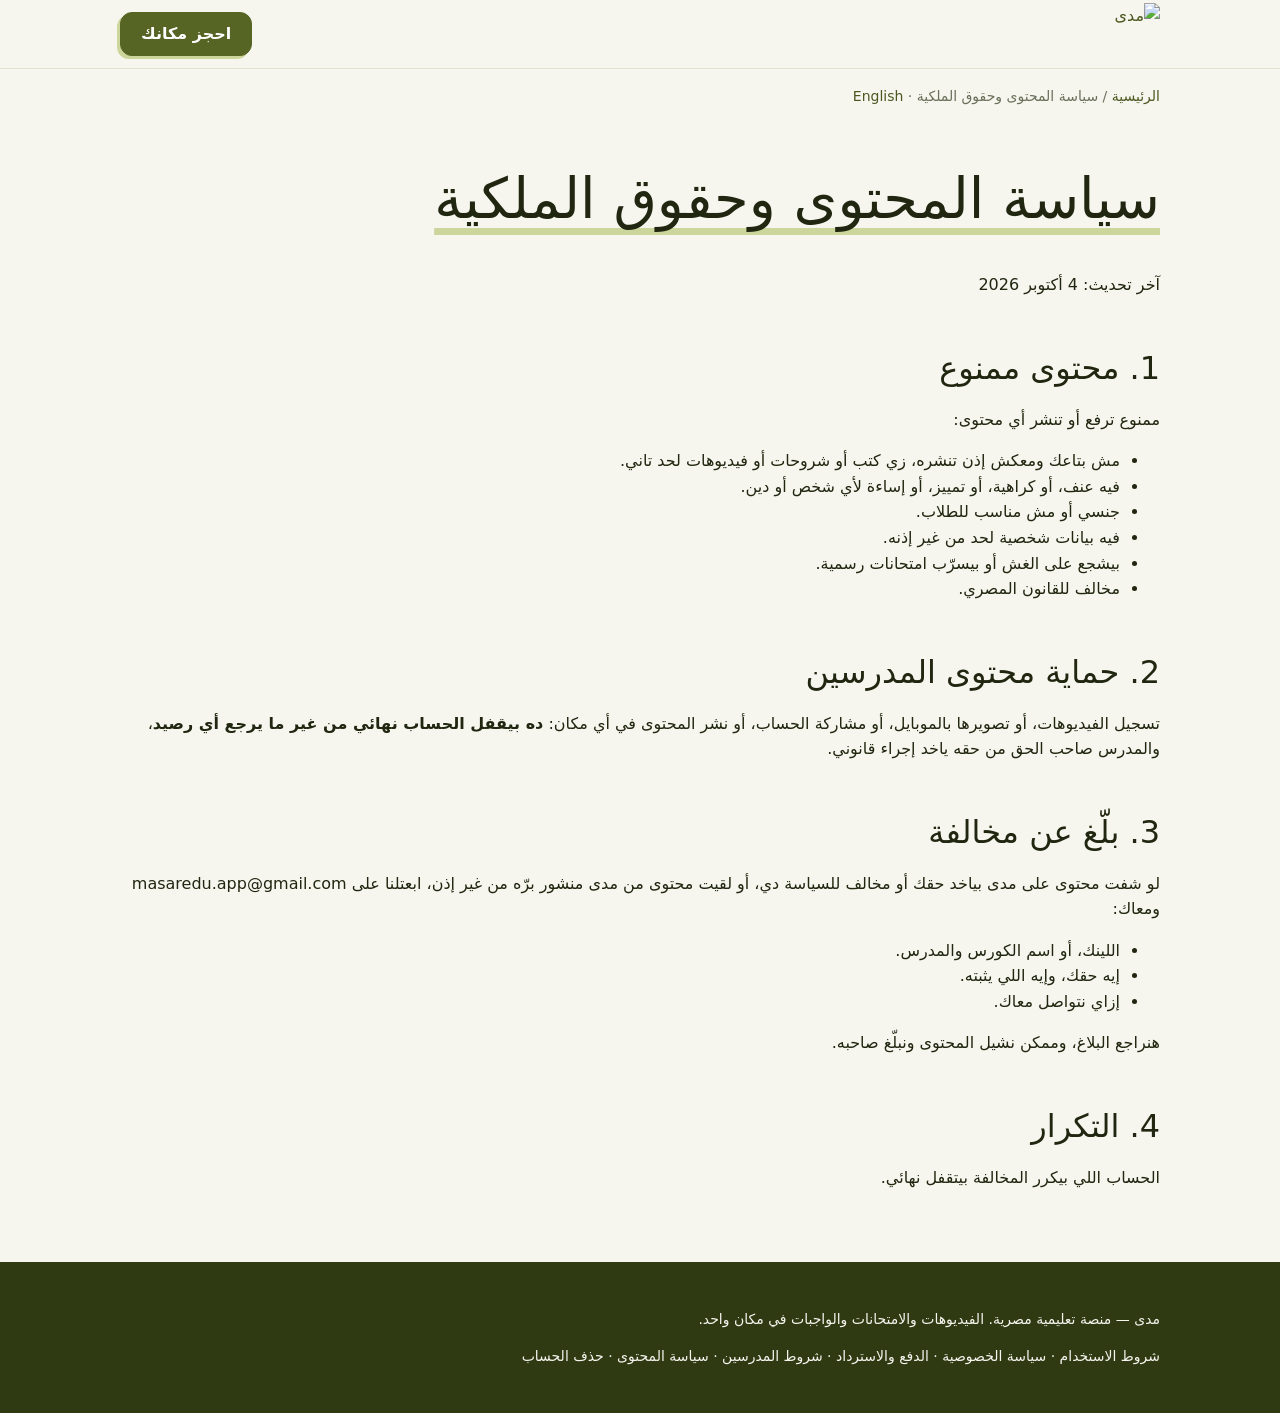
==== content-policy/index.html @ 9af63c5d "Publish the landing (mada-project f8f36c1f)" ====
<!DOCTYPE html>
<html lang="ar" dir="rtl">
<head>
  <meta charset="UTF-8">
  <meta name="viewport" content="width=device-width, initial-scale=1">
  <title>سياسة المحتوى وحقوق الملكية — مدى</title>
  <meta name="description" content="سياسة المحتوى وحقوق الملكية.">
  <link rel="canonical" href="https://kareemhekal.github.io/mada-landing/content-policy">
  <meta name="theme-color" content="#2F3A12">
  <meta name="robots" content="index, follow, max-image-preview:large">

  <link rel="alternate" hreflang="ar" href="https://kareemhekal.github.io/mada-landing/content-policy">
  <link rel="alternate" hreflang="en" href="https://kareemhekal.github.io/mada-landing/en/content-policy">
  <link rel="alternate" hreflang="x-default" href="https://kareemhekal.github.io/mada-landing/content-policy">

  <meta property="og:type" content="article">
  <meta property="og:site_name" content="مدى">
  <meta property="og:locale" content="ar_EG">
  <meta property="og:title" content="سياسة المحتوى وحقوق الملكية — مدى">
  <meta property="og:description" content="سياسة المحتوى وحقوق الملكية.">
  <meta property="og:url" content="https://kareemhekal.github.io/mada-landing/content-policy">
  <meta property="og:image" content="https://kareemhekal.github.io/mada-landing/og-image.png">
  <meta name="twitter:card" content="summary_large_image">
  <meta name="twitter:title" content="سياسة المحتوى وحقوق الملكية — مدى">
  <meta name="twitter:description" content="سياسة المحتوى وحقوق الملكية.">
  <meta name="twitter:image" content="https://kareemhekal.github.io/mada-landing/og-image.png">

  <link rel="icon" type="image/png" href="/mada-landing/favicon.png">
  <link rel="preload" href="/mada-landing/fonts/BalooBhaijaan2-Variable.woff2" as="font" type="font/woff2" crossorigin>
  <link rel="preload" href="/mada-landing/fonts/MadaTag-Regular.woff2" as="font" type="font/woff2" crossorigin>

  <!-- Inlined: one stylesheet this small costs more as a request than as bytes,
       and render-blocking CSS is what Core Web Vitals punishes.
       Tokens: the Mada design system v3 (olive + white, olive lines, the
       hard light-olive drop; Mada Tag for titles, Baloo Bhaijaan 2 for text). -->
  <style>
    @font-face { font-family: 'Mada Tag'; src: url('/mada-landing/fonts/MadaTag-Regular.woff2') format('woff2'); font-display: swap; }
    @font-face { font-family: 'Baloo Bhaijaan 2'; src: url('/mada-landing/fonts/BalooBhaijaan2-Variable.woff2') format('woff2'); font-weight: 400 800; font-display: swap; }
    :root {
      --paper: #F6F6EF; --surface: #FFFFFF; --sunken: #EEEFE3; --inverse: #2F3A12;
      --line: #E1E3D2; --stroke: #566424; --ink: #20260F; --ink-2: #50573D;
      --ink-3: #6A705A; --ink-inverse: #F5F4EE; --olive: #566424; --olive-strong: #434E1B;
      --olive-ink: #4C5820; --olive-tint: #E8ECD5; --on-olive: #FFFFFF; --drop: #CBD59C;
      --focus: #4C5820;
      --tag: 'Mada Tag', 'Baloo Bhaijaan 2', system-ui, sans-serif;
      --body: 'Baloo Bhaijaan 2', system-ui, -apple-system, sans-serif;
    }
    @media (prefers-color-scheme: dark) {
      :root {
        --paper: #151910; --surface: #1C2116; --sunken: #181C12; --inverse: #E8ECD5;
        --line: #2B3220; --stroke: #9FB05A; --ink: #F1F3E6; --ink-2: #B7BEA2;
        --ink-3: #8F977C; --ink-inverse: #20260F; --olive: #B3C46A; --olive-strong: #C9D88A;
        --olive-ink: #C2D27C; --olive-tint: #283018; --on-olive: #151910; --drop: #3A4520;
        --focus: #C2D27C;
      }
    }
    * { box-sizing: border-box; }
    body {
      margin: 0; background: var(--paper); color: var(--ink);
      font-family: var(--body); font-size: 16px; line-height: 1.6;
      -webkit-font-smoothing: antialiased;
    }
    a { color: var(--olive-ink); text-decoration: none; }
    a:hover { text-decoration: underline; text-decoration-color: var(--drop); text-decoration-thickness: 3px; }
    a:focus-visible { outline: 2px solid var(--focus); outline-offset: 3px; border-radius: 6px; }
    .wrap { max-width: 1080px; margin: 0 auto; padding: 0 20px; }
    header.site {
      background: var(--paper); border-bottom: 1.5px solid var(--line);
      position: sticky; top: 0; z-index: 10;
    }
    header.site .wrap {
      display: flex; align-items: center; gap: 20px;
      min-height: 68px; flex-wrap: wrap;
    }
    header.site nav a { color: var(--ink-2); font-weight: 600; }
    .brand { display: inline-flex; align-items: center; }
    .brand img { display: block; width: 120px; height: auto; }
    .grow { flex: 1; }
    .btn {
      display: inline-flex; align-items: center; justify-content: center; min-height: 44px;
      padding: 0 20px; border-radius: 12px; border: 1.5px solid var(--stroke);
      background: var(--olive); color: var(--on-olive); font-weight: 600;
      box-shadow: 3px 3px 0 var(--drop);
      transition: transform .12s ease-out, box-shadow .12s ease-out, background-color .12s;
    }
    [dir="rtl"] .btn { box-shadow: -3px 3px 0 var(--drop); }
    .btn:hover { background: var(--olive-strong); text-decoration: none; }
    .btn:active { transform: translate(3px, 3px); box-shadow: none; }
    [dir="rtl"] .btn:active { transform: translate(-3px, 3px); }
    .btn.ghost { background: var(--surface); color: var(--ink); }
    .btn + .btn { margin-inline-start: 12px; }
    .btn.ghost:hover { background: var(--olive-tint); }
    h1, h2 { font-family: var(--tag); font-weight: 400; letter-spacing: 0; }
    h1 { font-size: clamp(36px, 6.5vw, 56px); line-height: 1.3; margin: 0 0 12px; }
    h2 { font-size: clamp(24px, 3.6vw, 32px); line-height: 1.4; margin: 48px 0 12px; }
    h3 { font-size: 17px; line-height: 1.5; margin: 0 0 4px; font-weight: 700; }
    p.lede { font-size: 18px; line-height: 1.65; color: var(--ink-2); max-width: 62ch; }
    .grid {
      display: grid; gap: 20px;
      grid-template-columns: repeat(auto-fill, minmax(260px, 1fr));
      margin: 20px 0 0; padding: 0; list-style: none;
    }
    .card {
      background: var(--surface); border: 1.5px solid var(--stroke);
      border-radius: 18px; padding: 18px; display: block; color: inherit;
      transition: transform .12s ease-out, box-shadow .12s ease-out;
    }
    .card:hover { text-decoration: none; transform: translate(-2px, -2px); box-shadow: 5px 5px 0 var(--drop); }
    [dir="rtl"] .card:hover { transform: translate(2px, -2px); box-shadow: -5px 5px 0 var(--drop); }
    .card .meta, p.meta { color: var(--ink-3); font-size: 14px; margin: 0; }
    .pill {
      display: inline-block; padding: 2px 12px; border-radius: 999px;
      background: var(--olive-tint); color: var(--olive-ink); font-weight: 600;
      font-size: 13px; margin: 0 0 6px 6px;
    }
    .hero { padding: 56px 0 8px; }
    .hero h1 { text-decoration: underline; text-decoration-color: var(--drop); text-decoration-thickness: 7px; text-underline-offset: 10px; text-decoration-skip-ink: none; }
    nav.crumbs { font-size: 14px; color: var(--ink-3); padding: 16px 0 0; }
    footer.site {
      margin-top: 72px; padding: 32px 0; background: var(--inverse);
      color: var(--ink-inverse); font-size: 14px;
    }
    footer.site a { color: var(--ink-inverse); }
    .empty { color: var(--ink-3); }
    @media (max-width: 600px) { .hero { padding: 32px 0 4px; } header.site nav { order: 3; width: 100%; } }
    @media (prefers-reduced-motion: reduce) { .btn, .card { transition: none; } }
  </style>
  
</head>
<body>
  <header class="site">
    <div class="wrap">
      <a class="brand" href="/mada-landing/" aria-label="مدى"><img src="/mada-landing/brand/mada-wordmark.png" alt="مدى" width="120" height="62"></a>
      <span class="grow"></span>
      
      <a class="btn" href="/mada-landing/#waitlist">احجز مكانك</a>
    </div>
  </header>

  <main class="wrap">
    <nav class="crumbs"><a href="/mada-landing/">الرئيسية</a> / سياسة المحتوى وحقوق الملكية · <a href="/mada-landing/en/content-policy/">English</a></nav>
<section class="hero"><h1>سياسة المحتوى وحقوق الملكية</h1></section>
<p>آخر تحديث: 4 أكتوبر 2026</p>
<h2>1. محتوى ممنوع</h2>
<p>ممنوع ترفع أو تنشر أي محتوى:</p>
<ul><li>مش بتاعك ومعكش إذن تنشره، زي كتب أو شروحات أو فيديوهات لحد تاني.</li><li>فيه عنف، أو كراهية، أو تمييز، أو إساءة لأي شخص أو دين.</li><li>جنسي أو مش مناسب للطلاب.</li><li>فيه بيانات شخصية لحد من غير إذنه.</li><li>بيشجع على الغش أو بيسرّب امتحانات رسمية.</li><li>مخالف للقانون المصري.</li></ul>
<h2>2. حماية محتوى المدرسين</h2>
<p>تسجيل الفيديوهات، أو تصويرها بالموبايل، أو مشاركة الحساب، أو نشر المحتوى في أي مكان: <strong>ده بيقفل الحساب نهائي من غير ما يرجع أي رصيد</strong>، والمدرس صاحب الحق من حقه ياخد إجراء قانوني.</p>
<h2>3. بلّغ عن مخالفة</h2>
<p>لو شفت محتوى على مدى بياخد حقك أو مخالف للسياسة دي، أو لقيت محتوى من مدى منشور برّه من غير إذن، ابعتلنا على masaredu.app@gmail.com ومعاك:</p>
<ul><li>اللينك، أو اسم الكورس والمدرس.</li><li>إيه حقك، وإيه اللي يثبته.</li><li>إزاي نتواصل معاك.</li></ul>
<p>هنراجع البلاغ، وممكن نشيل المحتوى ونبلّغ صاحبه.</p>
<h2>4. التكرار</h2>
<p>الحساب اللي بيكرر المخالفة بيتقفل نهائي.</p>
  </main>

  <footer class="site">
    <div class="wrap">
      <p>مدى — منصة تعليمية مصرية. الفيديوهات والامتحانات والواجبات في مكان واحد.</p>
      <p>
        <a href="/mada-landing/terms/">شروط الاستخدام</a> ·
        <a href="/mada-landing/privacy/">سياسة الخصوصية</a> ·
        <a href="/mada-landing/payments/">الدفع والاسترداد</a> ·
        <a href="/mada-landing/teacher-terms/">شروط المدرسين</a> ·
        <a href="/mada-landing/content-policy/">سياسة المحتوى</a> ·
        <a href="/mada-landing/delete-account/">حذف الحساب</a>
      </p>
    </div>
  </footer>
</body>
</html>
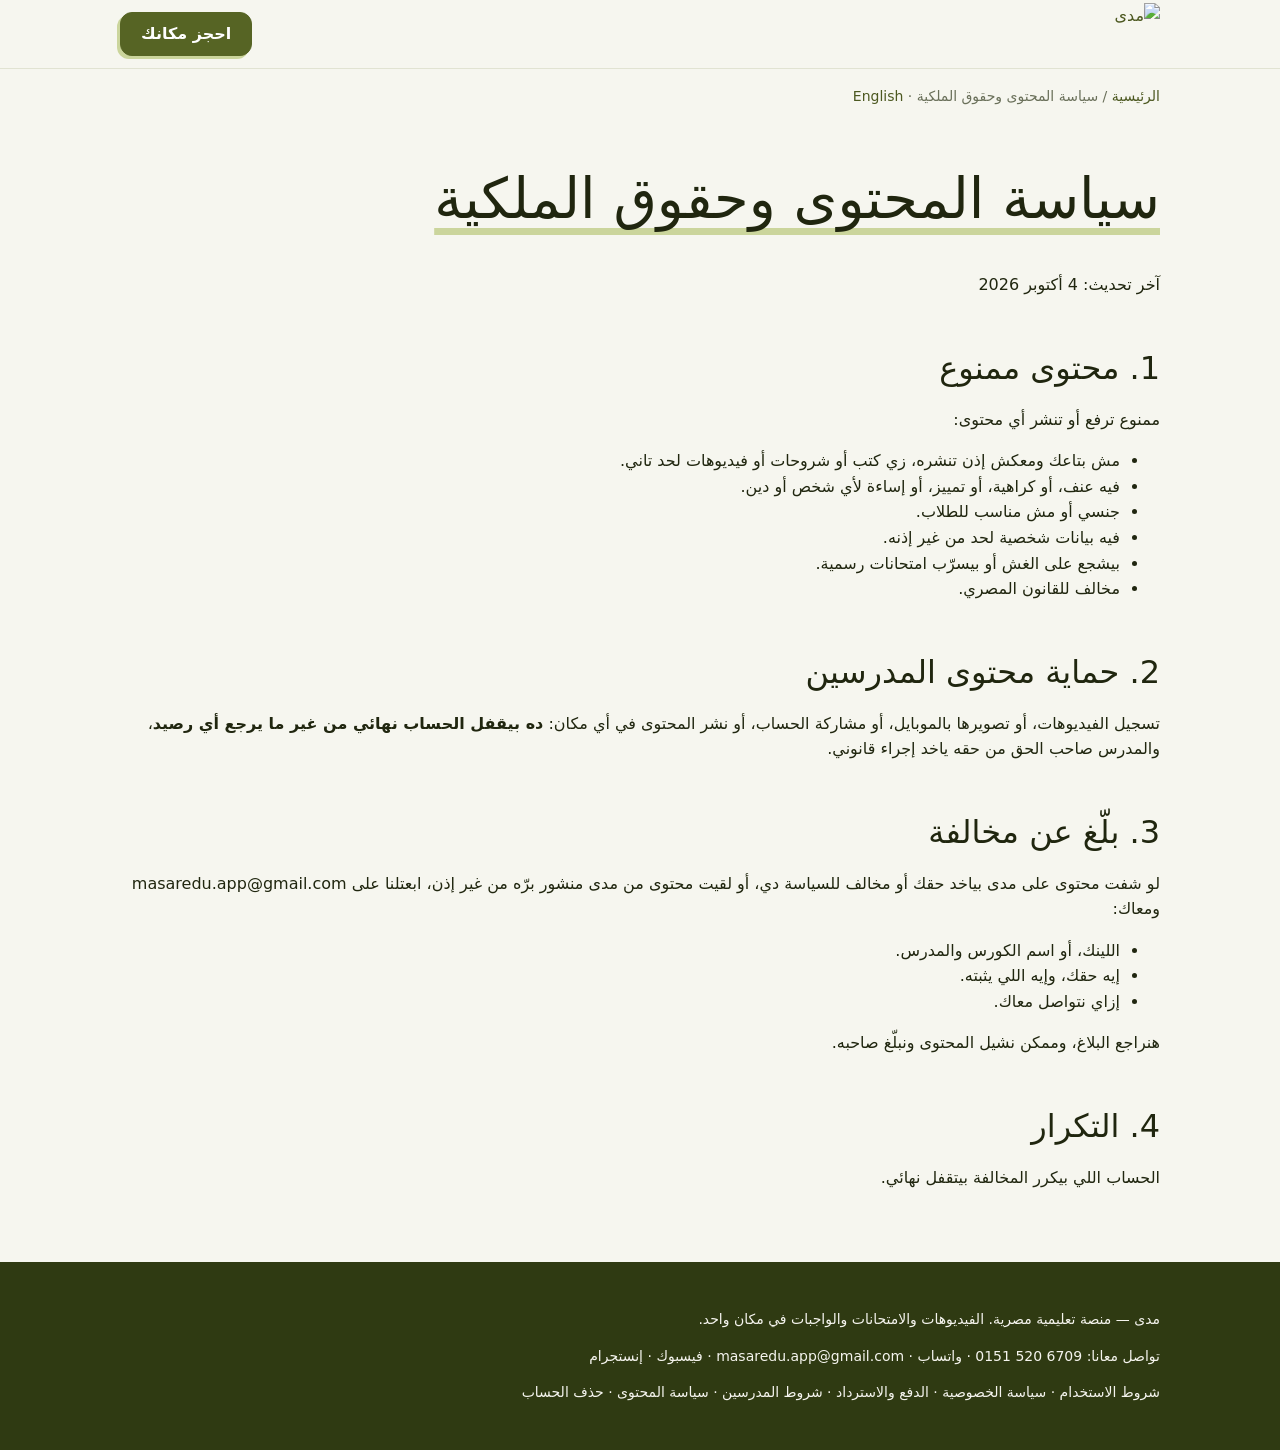
==== commit 66dbe3a2: "Publish the landing (mada-project e6b8603f)" ====
--- a/content-policy/index.html
+++ b/content-policy/index.html
@@ -158,6 +158,13 @@
     <div class="wrap">
       <p>مدى — منصة تعليمية مصرية. الفيديوهات والامتحانات والواجبات في مكان واحد.</p>
       <p>
+        تواصل معانا: <a href="tel:+201515206709"><bdi dir="ltr">0151 520 6709</bdi></a> ·
+        <a href="https://wa.me/201515206709" rel="noopener">واتساب</a> ·
+        <a href="mailto:masaredu.app@gmail.com"><bdi dir="ltr">masaredu.app@gmail.com</bdi></a> ·
+        <a href="https://www.facebook.com/61594158264106/" rel="noopener">فيسبوك</a> ·
+        <a href="https://www.instagram.com/mada_page/" rel="noopener">إنستجرام</a>
+      </p>
+      <p>
         <a href="/mada-landing/terms/">شروط الاستخدام</a> ·
         <a href="/mada-landing/privacy/">سياسة الخصوصية</a> ·
         <a href="/mada-landing/payments/">الدفع والاسترداد</a> ·
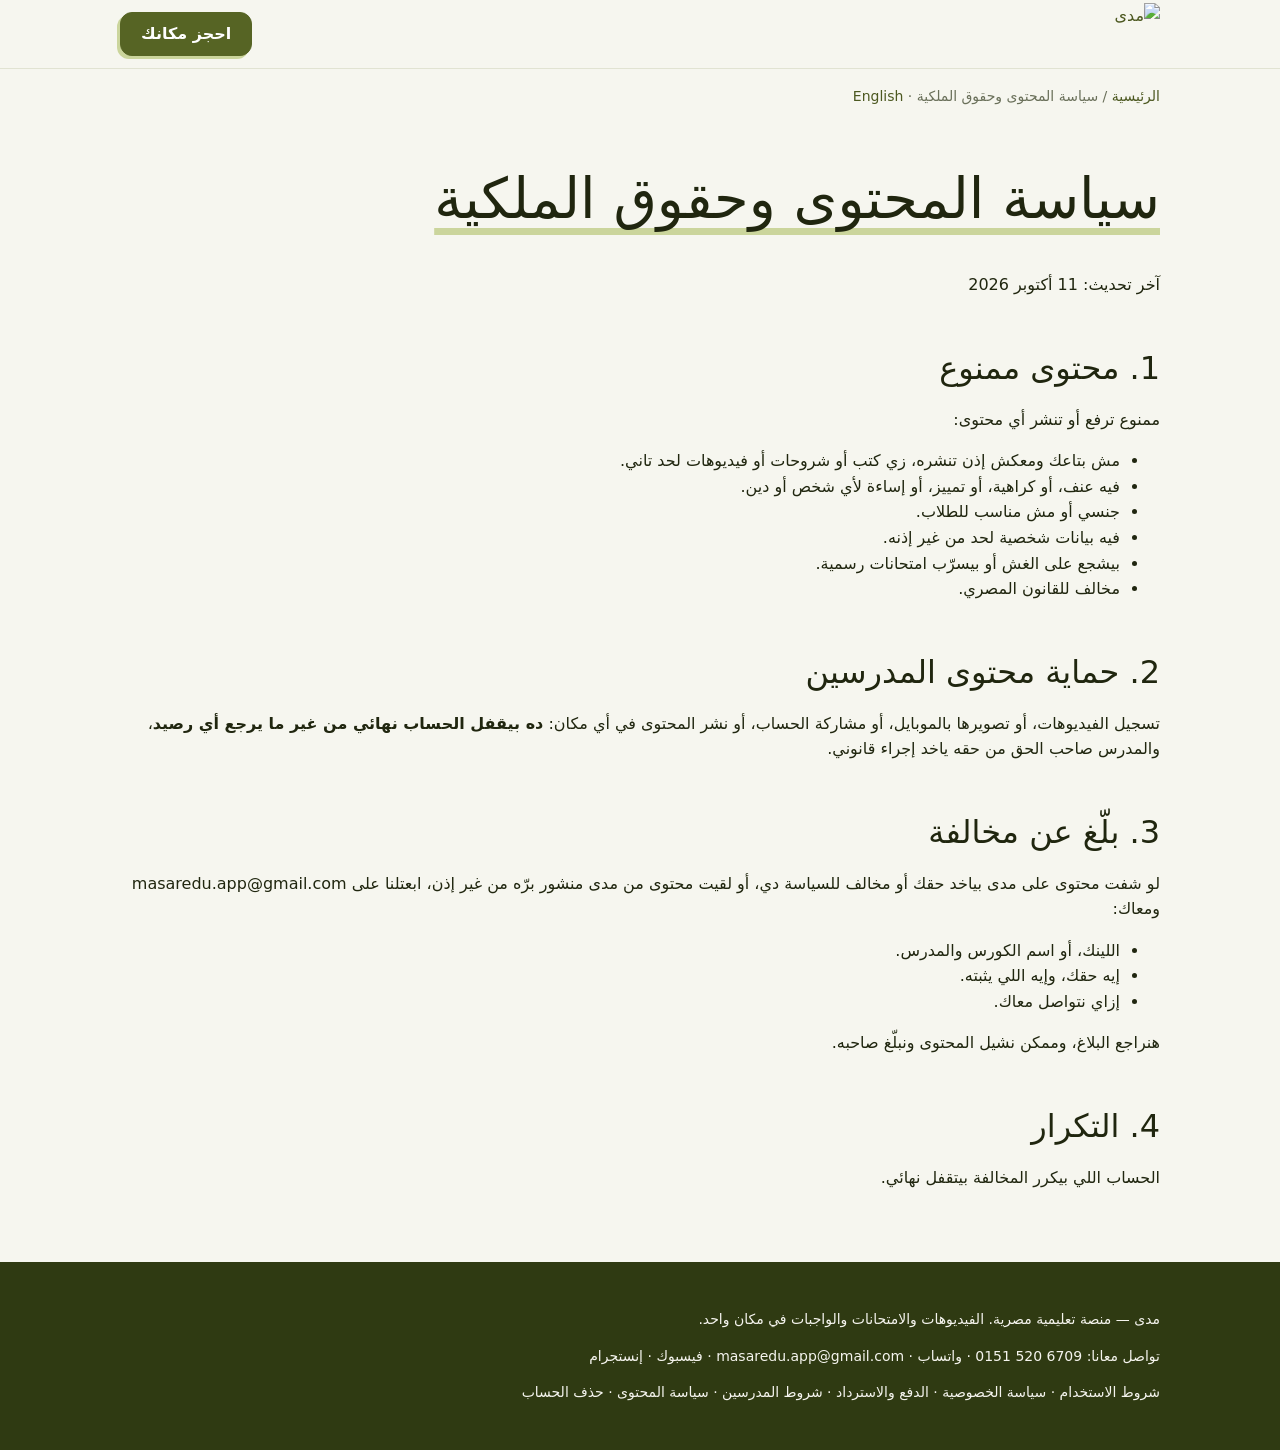
==== commit 0af1ee3a: "Publish the landing (mada-project 81d8750c)" ====
--- a/content-policy/index.html
+++ b/content-policy/index.html
@@ -140,7 +140,7 @@
   <main class="wrap">
     <nav class="crumbs"><a href="/mada-landing/">الرئيسية</a> / سياسة المحتوى وحقوق الملكية · <a href="/mada-landing/en/content-policy/">English</a></nav>
 <section class="hero"><h1>سياسة المحتوى وحقوق الملكية</h1></section>
-<p>آخر تحديث: 4 أكتوبر 2026</p>
+<p>آخر تحديث: 11 أكتوبر 2026</p>
 <h2>1. محتوى ممنوع</h2>
 <p>ممنوع ترفع أو تنشر أي محتوى:</p>
 <ul><li>مش بتاعك ومعكش إذن تنشره، زي كتب أو شروحات أو فيديوهات لحد تاني.</li><li>فيه عنف، أو كراهية، أو تمييز، أو إساءة لأي شخص أو دين.</li><li>جنسي أو مش مناسب للطلاب.</li><li>فيه بيانات شخصية لحد من غير إذنه.</li><li>بيشجع على الغش أو بيسرّب امتحانات رسمية.</li><li>مخالف للقانون المصري.</li></ul>
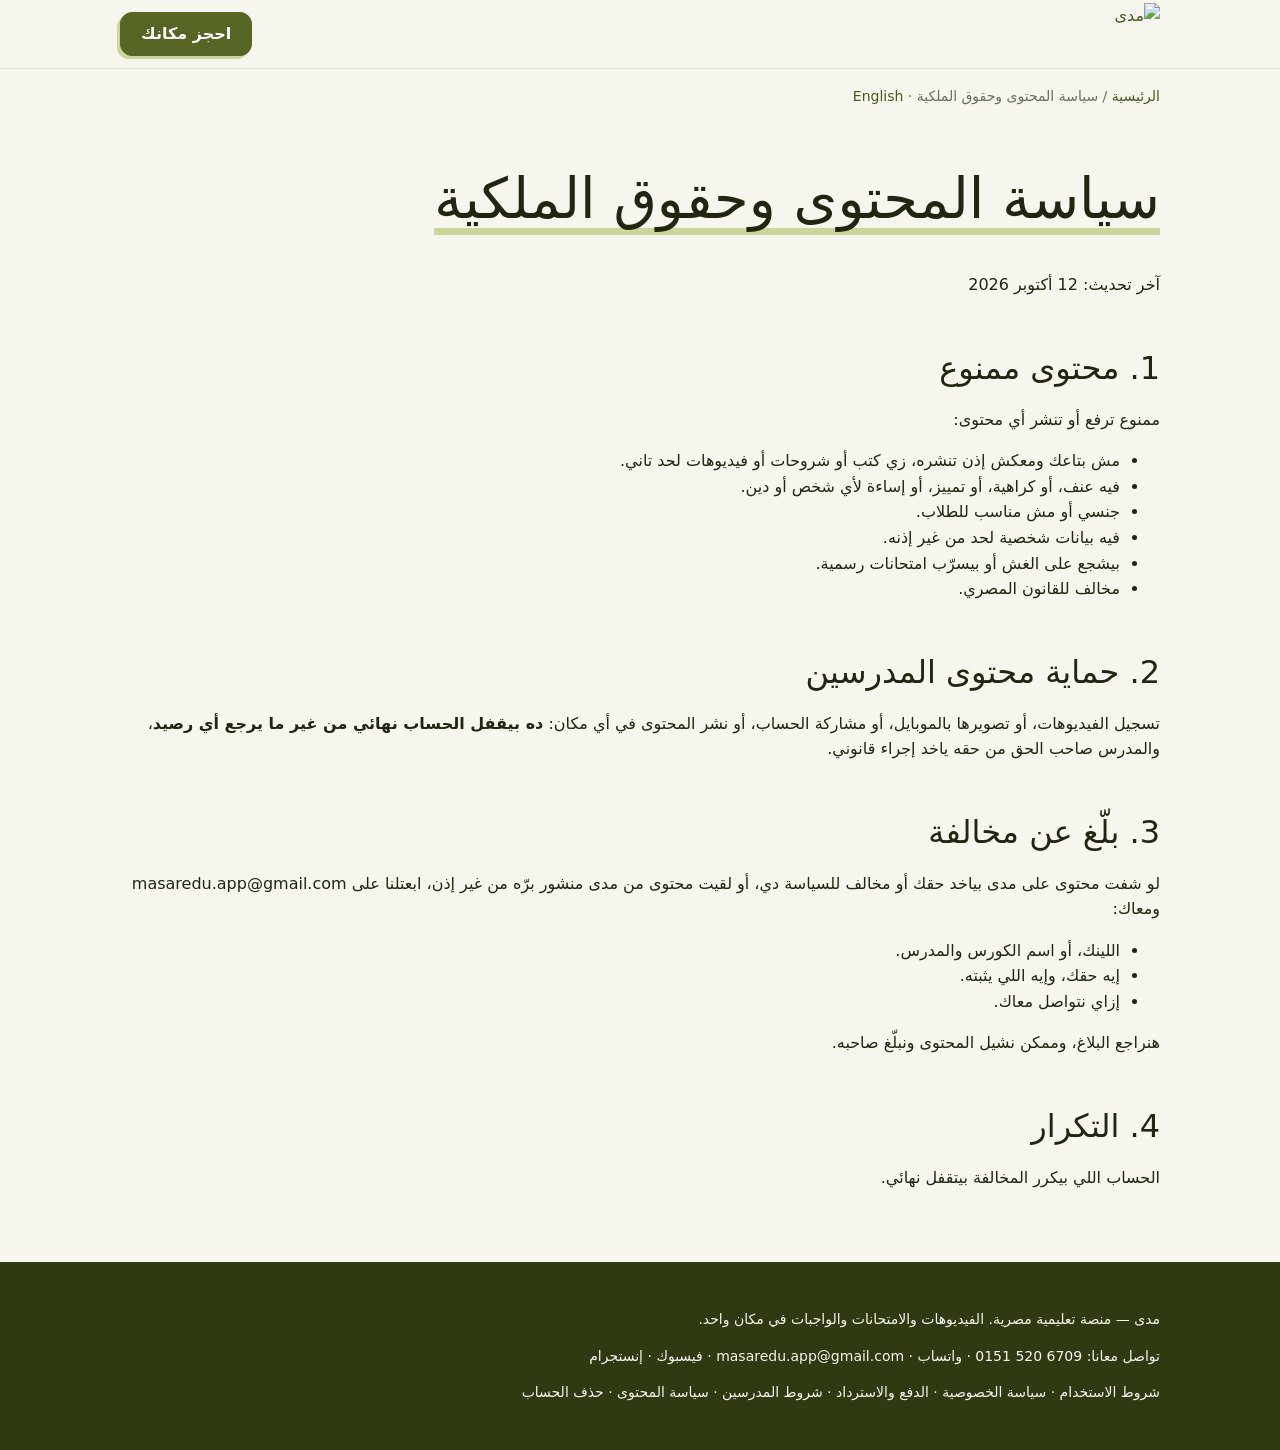
==== commit 861e1b5b: "Publish the landing (mada-project c771fcfb)" ====
--- a/content-policy/index.html
+++ b/content-policy/index.html
@@ -140,7 +140,7 @@
   <main class="wrap">
     <nav class="crumbs"><a href="/mada-landing/">الرئيسية</a> / سياسة المحتوى وحقوق الملكية · <a href="/mada-landing/en/content-policy/">English</a></nav>
 <section class="hero"><h1>سياسة المحتوى وحقوق الملكية</h1></section>
-<p>آخر تحديث: 11 أكتوبر 2026</p>
+<p>آخر تحديث: 12 أكتوبر 2026</p>
 <h2>1. محتوى ممنوع</h2>
 <p>ممنوع ترفع أو تنشر أي محتوى:</p>
 <ul><li>مش بتاعك ومعكش إذن تنشره، زي كتب أو شروحات أو فيديوهات لحد تاني.</li><li>فيه عنف، أو كراهية، أو تمييز، أو إساءة لأي شخص أو دين.</li><li>جنسي أو مش مناسب للطلاب.</li><li>فيه بيانات شخصية لحد من غير إذنه.</li><li>بيشجع على الغش أو بيسرّب امتحانات رسمية.</li><li>مخالف للقانون المصري.</li></ul>
